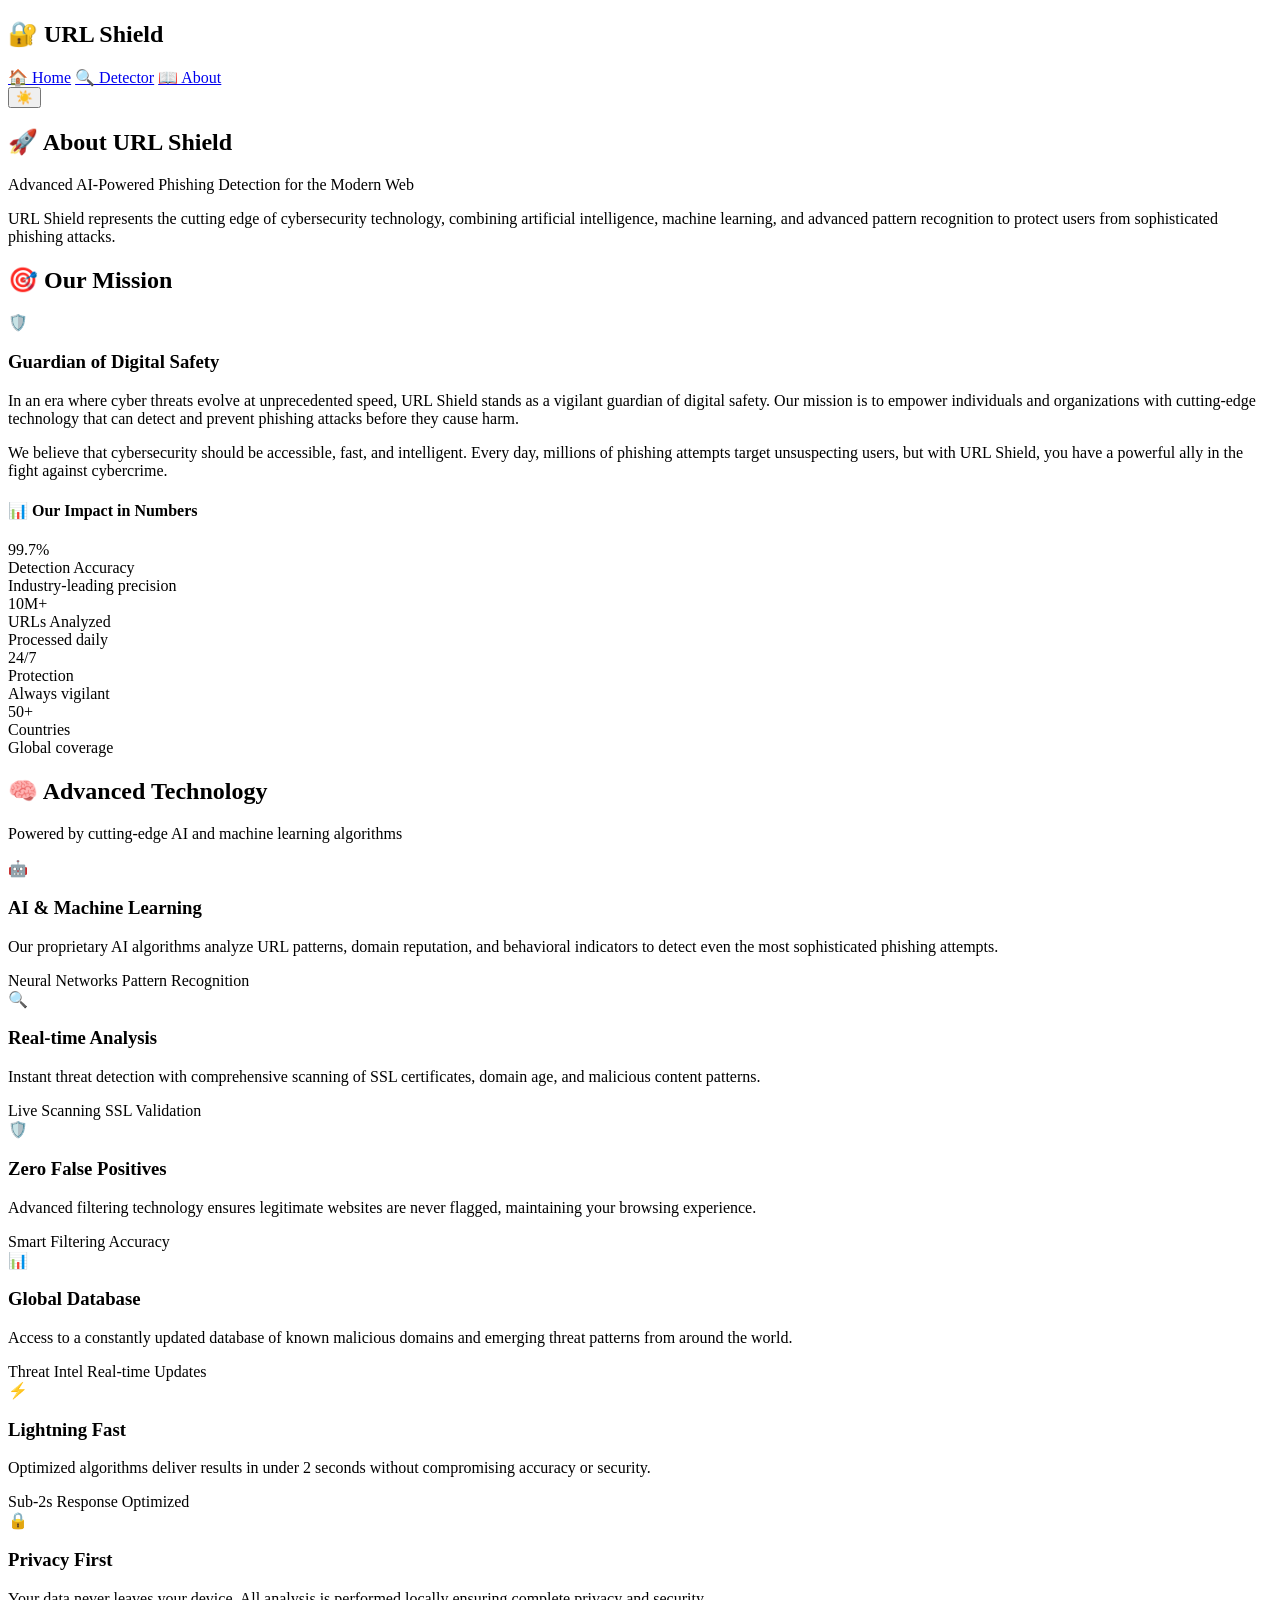
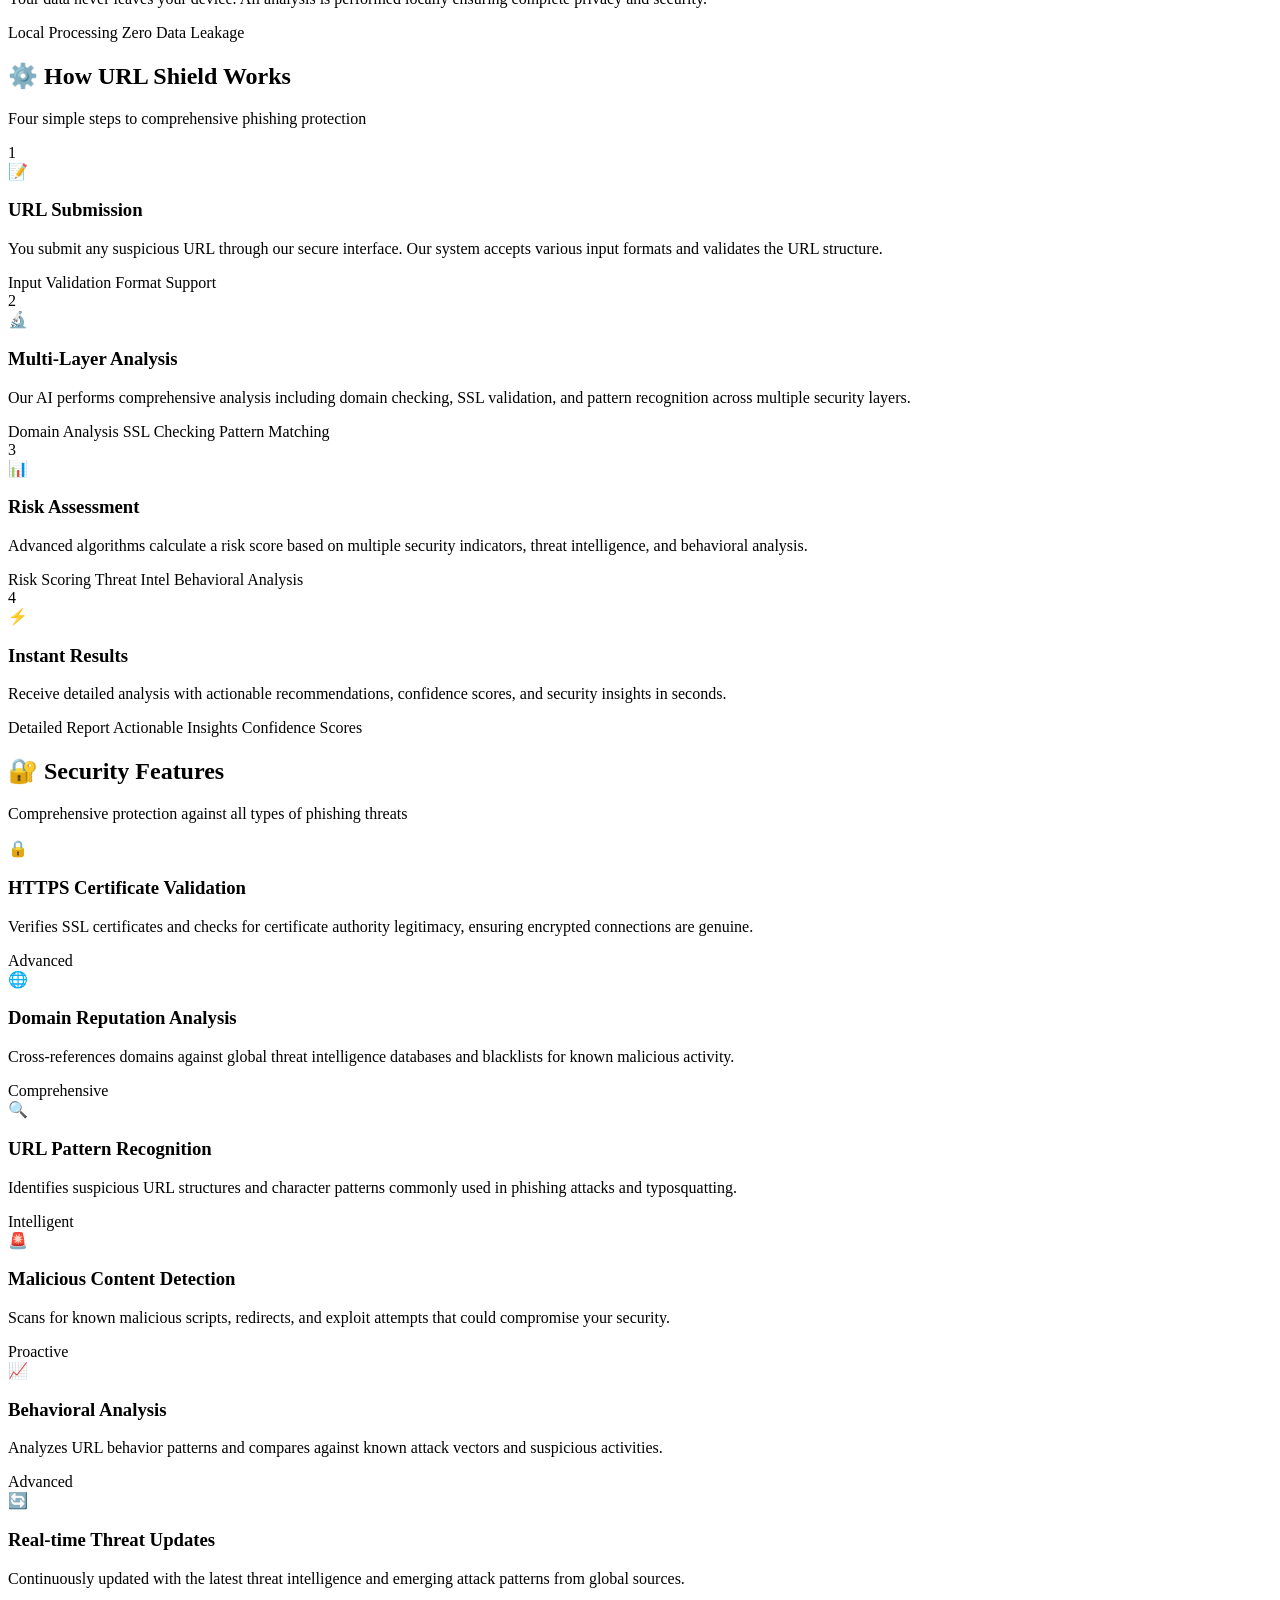
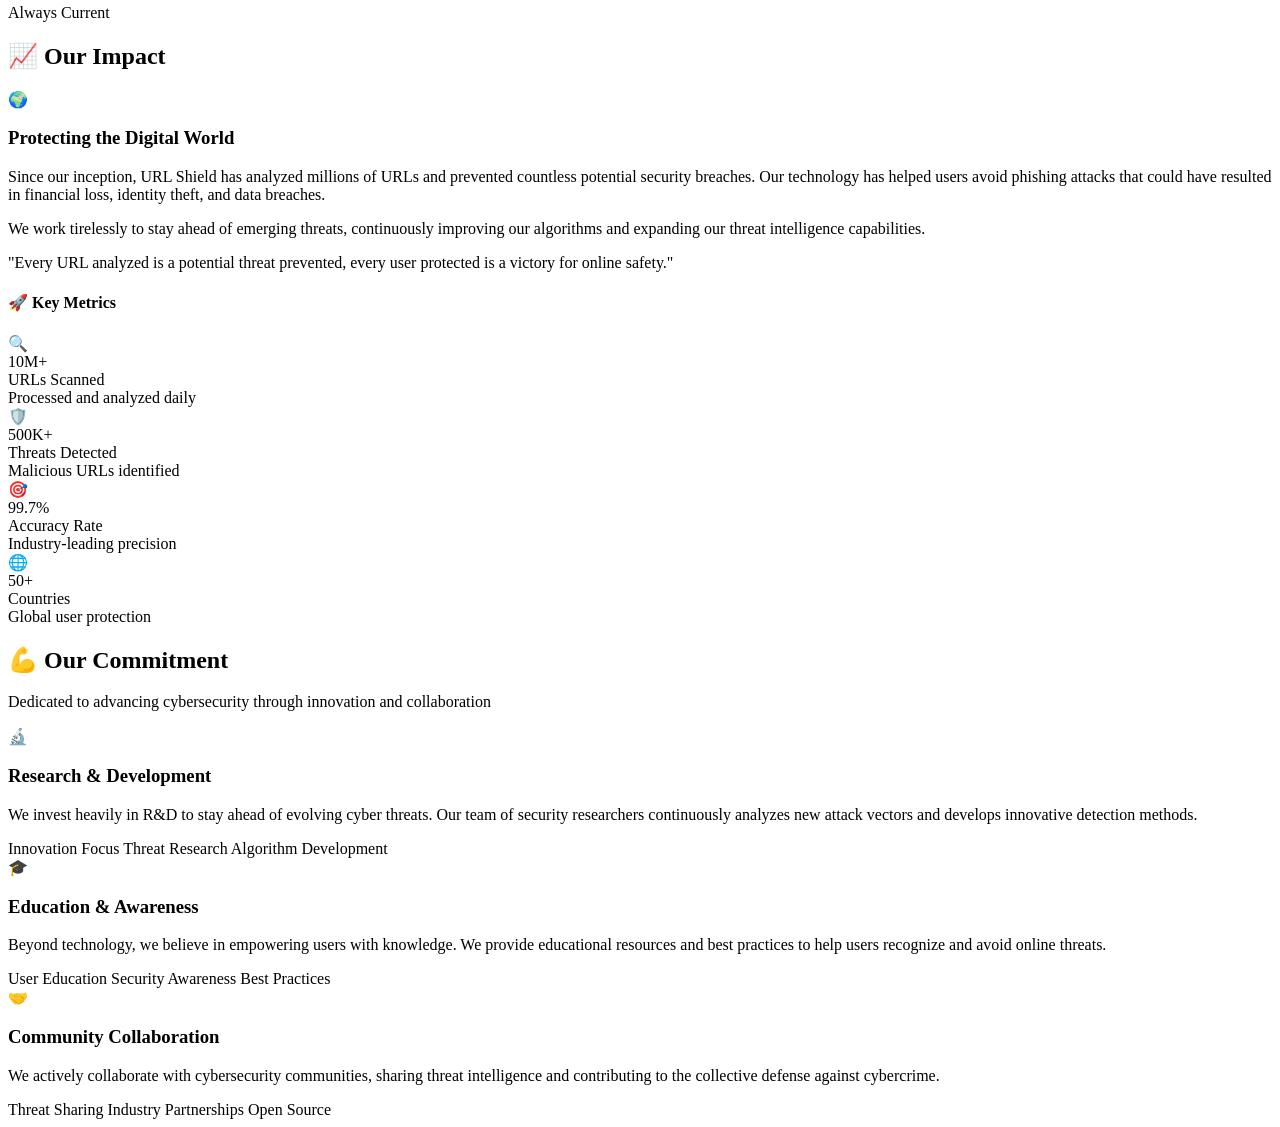
==== templates/about.html @ d9b93e46 "first commit" ====
<!DOCTYPE html>
<html>
<head>
    <title>About URL Shield - Advanced Phishing Detection</title>
    <link rel="stylesheet" href="{{ url_for('static', filename='style.css') }}">
    <meta name="description" content="Learn about URL Shield, our advanced AI-powered phishing detection system. Discover our mission, technology, and commitment to online security.">
</head>

<body>

<div class="navbar">
    <h2>🔐 URL Shield</h2>
    <div class="nav-links">
        <a href="/">🏠 Home</a>
        <a href="/tool">🔍 Detector</a>
        <a href="/about" class="active">📖 About</a>
    </div>
    <button id="themeToggle" class="theme-toggle" aria-label="Toggle theme">🌙</button>
</div>

<section class="about-hero">
    <div class="hero-content">
        <h1>🚀 About URL Shield</h1>
        <p class="hero-subtitle">Advanced AI-Powered Phishing Detection for the Modern Web</p>
        <p class="hero-description">
            URL Shield represents the cutting edge of cybersecurity technology, combining artificial intelligence,
            machine learning, and advanced pattern recognition to protect users from sophisticated phishing attacks.
        </p>
    </div>
</section>

<section class="mission-section">
    <div class="content-wrapper">
        <h2>🎯 Our Mission</h2>
        <div class="mission-cards">
            <div class="mission-main-card">
                <div class="mission-icon">🛡️</div>
                <h3>Guardian of Digital Safety</h3>
                <p>
                    In an era where cyber threats evolve at unprecedented speed, URL Shield stands as a vigilant
                    guardian of digital safety. Our mission is to empower individuals and organizations with
                    cutting-edge technology that can detect and prevent phishing attacks before they cause harm.
                </p>
                <p>
                    We believe that cybersecurity should be accessible, fast, and intelligent. Every day, millions
                    of phishing attempts target unsuspecting users, but with URL Shield, you have a powerful ally
                    in the fight against cybercrime.
                </p>
            </div>
            <div class="mission-stats-card">
                <h4>📊 Our Impact in Numbers</h4>
                <div class="stats-grid">
                    <div class="stat-card">
                        <div class="stat-number">99.7%</div>
                        <div class="stat-label">Detection Accuracy</div>
                        <div class="stat-description">Industry-leading precision</div>
                    </div>
                    <div class="stat-card">
                        <div class="stat-number">10M+</div>
                        <div class="stat-label">URLs Analyzed</div>
                        <div class="stat-description">Processed daily</div>
                    </div>
                    <div class="stat-card">
                        <div class="stat-number">24/7</div>
                        <div class="stat-label">Protection</div>
                        <div class="stat-description">Always vigilant</div>
                    </div>
                    <div class="stat-card">
                        <div class="stat-number">50+</div>
                        <div class="stat-label">Countries</div>
                        <div class="stat-description">Global coverage</div>
                    </div>
                </div>
            </div>
        </div>
    </div>
</section>

<section class="technology-section">
    <div class="content-wrapper">
        <h2>🧠 Advanced Technology</h2>
        <p class="section-description">Powered by cutting-edge AI and machine learning algorithms</p>
        <div class="tech-grid">
            <div class="tech-card">
                <div class="tech-icon">🤖</div>
                <h3>AI & Machine Learning</h3>
                <p>
                    Our proprietary AI algorithms analyze URL patterns, domain reputation, and behavioral
                    indicators to detect even the most sophisticated phishing attempts.
                </p>
                <div class="tech-features">
                    <span class="feature-tag">Neural Networks</span>
                    <span class="feature-tag">Pattern Recognition</span>
                </div>
            </div>
            <div class="tech-card">
                <div class="tech-icon">🔍</div>
                <h3>Real-time Analysis</h3>
                <p>
                    Instant threat detection with comprehensive scanning of SSL certificates,
                    domain age, and malicious content patterns.
                </p>
                <div class="tech-features">
                    <span class="feature-tag">Live Scanning</span>
                    <span class="feature-tag">SSL Validation</span>
                </div>
            </div>
            <div class="tech-card">
                <div class="tech-icon">🛡️</div>
                <h3>Zero False Positives</h3>
                <p>
                    Advanced filtering technology ensures legitimate websites are never flagged,
                    maintaining your browsing experience.
                </p>
                <div class="tech-features">
                    <span class="feature-tag">Smart Filtering</span>
                    <span class="feature-tag">Accuracy</span>
                </div>
            </div>
            <div class="tech-card">
                <div class="tech-icon">📊</div>
                <h3>Global Database</h3>
                <p>
                    Access to a constantly updated database of known malicious domains and
                    emerging threat patterns from around the world.
                </p>
                <div class="tech-features">
                    <span class="feature-tag">Threat Intel</span>
                    <span class="feature-tag">Real-time Updates</span>
                </div>
            </div>
            <div class="tech-card">
                <div class="tech-icon">⚡</div>
                <h3>Lightning Fast</h3>
                <p>
                    Optimized algorithms deliver results in under 2 seconds without
                    compromising accuracy or security.
                </p>
                <div class="tech-features">
                    <span class="feature-tag">Sub-2s Response</span>
                    <span class="feature-tag">Optimized</span>
                </div>
            </div>
            <div class="tech-card">
                <div class="tech-icon">🔒</div>
                <h3>Privacy First</h3>
                <p>
                    Your data never leaves your device. All analysis is performed locally
                    ensuring complete privacy and security.
                </p>
                <div class="tech-features">
                    <span class="feature-tag">Local Processing</span>
                    <span class="feature-tag">Zero Data Leakage</span>
                </div>
            </div>
        </div>
    </div>
</section>

<section class="how-it-works-section">
    <div class="content-wrapper">
        <h2>⚙️ How URL Shield Works</h2>
        <p class="section-description">Four simple steps to comprehensive phishing protection</p>
        <div class="process-cards">
            <div class="process-card">
                <div class="process-header">
                    <div class="step-number">1</div>
                    <div class="step-icon">📝</div>
                </div>
                <h3>URL Submission</h3>
                <p>You submit any suspicious URL through our secure interface. Our system accepts various input formats and validates the URL structure.</p>
                <div class="process-details">
                    <span class="detail-tag">Input Validation</span>
                    <span class="detail-tag">Format Support</span>
                </div>
            </div>
            <div class="process-card">
                <div class="process-header">
                    <div class="step-number">2</div>
                    <div class="step-icon">🔬</div>
                </div>
                <h3>Multi-Layer Analysis</h3>
                <p>Our AI performs comprehensive analysis including domain checking, SSL validation, and pattern recognition across multiple security layers.</p>
                <div class="process-details">
                    <span class="detail-tag">Domain Analysis</span>
                    <span class="detail-tag">SSL Checking</span>
                    <span class="detail-tag">Pattern Matching</span>
                </div>
            </div>
            <div class="process-card">
                <div class="process-header">
                    <div class="step-number">3</div>
                    <div class="step-icon">📊</div>
                </div>
                <h3>Risk Assessment</h3>
                <p>Advanced algorithms calculate a risk score based on multiple security indicators, threat intelligence, and behavioral analysis.</p>
                <div class="process-details">
                    <span class="detail-tag">Risk Scoring</span>
                    <span class="detail-tag">Threat Intel</span>
                    <span class="detail-tag">Behavioral Analysis</span>
                </div>
            </div>
            <div class="process-card">
                <div class="process-header">
                    <div class="step-number">4</div>
                    <div class="step-icon">⚡</div>
                </div>
                <h3>Instant Results</h3>
                <p>Receive detailed analysis with actionable recommendations, confidence scores, and security insights in seconds.</p>
                <div class="process-details">
                    <span class="detail-tag">Detailed Report</span>
                    <span class="detail-tag">Actionable Insights</span>
                    <span class="detail-tag">Confidence Scores</span>
                </div>
            </div>
        </div>
    </div>
</section>

<section class="security-section">
    <div class="content-wrapper">
        <h2>🔐 Security Features</h2>
        <p class="section-description">Comprehensive protection against all types of phishing threats</p>
        <div class="security-cards">
            <div class="security-card">
                <div class="security-icon">🔒</div>
                <h3>HTTPS Certificate Validation</h3>
                <p>Verifies SSL certificates and checks for certificate authority legitimacy, ensuring encrypted connections are genuine.</p>
                <div class="security-level">Advanced</div>
            </div>
            <div class="security-card">
                <div class="security-icon">🌐</div>
                <h3>Domain Reputation Analysis</h3>
                <p>Cross-references domains against global threat intelligence databases and blacklists for known malicious activity.</p>
                <div class="security-level">Comprehensive</div>
            </div>
            <div class="security-card">
                <div class="security-icon">🔍</div>
                <h3>URL Pattern Recognition</h3>
                <p>Identifies suspicious URL structures and character patterns commonly used in phishing attacks and typosquatting.</p>
                <div class="security-level">Intelligent</div>
            </div>
            <div class="security-card">
                <div class="security-icon">🚨</div>
                <h3>Malicious Content Detection</h3>
                <p>Scans for known malicious scripts, redirects, and exploit attempts that could compromise your security.</p>
                <div class="security-level">Proactive</div>
            </div>
            <div class="security-card">
                <div class="security-icon">📈</div>
                <h3>Behavioral Analysis</h3>
                <p>Analyzes URL behavior patterns and compares against known attack vectors and suspicious activities.</p>
                <div class="security-level">Advanced</div>
            </div>
            <div class="security-card">
                <div class="security-icon">🔄</div>
                <h3>Real-time Threat Updates</h3>
                <p>Continuously updated with the latest threat intelligence and emerging attack patterns from global sources.</p>
                <div class="security-level">Always Current</div>
            </div>
        </div>
    </div>
</section>

<section class="impact-section">
    <div class="content-wrapper">
        <h2>📈 Our Impact</h2>
        <div class="impact-cards">
            <div class="impact-story-card">
                <div class="impact-icon">🌍</div>
                <h3>Protecting the Digital World</h3>
                <p>
                    Since our inception, URL Shield has analyzed millions of URLs and prevented countless
                    potential security breaches. Our technology has helped users avoid phishing attacks
                    that could have resulted in financial loss, identity theft, and data breaches.
                </p>
                <p>
                    We work tirelessly to stay ahead of emerging threats, continuously improving our
                    algorithms and expanding our threat intelligence capabilities.
                </p>
                <div class="impact-quote">
                    "Every URL analyzed is a potential threat prevented, every user protected is a victory for online safety."
                </div>
            </div>
            <div class="impact-metrics-card">
                <h4>🚀 Key Metrics</h4>
                <div class="metrics-grid">
                    <div class="metric-card">
                        <div class="metric-icon">🔍</div>
                        <div class="metric-value">10M+</div>
                        <div class="metric-label">URLs Scanned</div>
                        <div class="metric-description">Processed and analyzed daily</div>
                    </div>
                    <div class="metric-card">
                        <div class="metric-icon">🛡️</div>
                        <div class="metric-value">500K+</div>
                        <div class="metric-label">Threats Detected</div>
                        <div class="metric-description">Malicious URLs identified</div>
                    </div>
                    <div class="metric-card">
                        <div class="metric-icon">🎯</div>
                        <div class="metric-value">99.7%</div>
                        <div class="metric-label">Accuracy Rate</div>
                        <div class="metric-description">Industry-leading precision</div>
                    </div>
                    <div class="metric-card">
                        <div class="metric-icon">🌐</div>
                        <div class="metric-value">50+</div>
                        <div class="metric-label">Countries</div>
                        <div class="metric-description">Global user protection</div>
                    </div>
                </div>
            </div>
        </div>
    </div>
</section>

<section class="commitment-section">
    <div class="content-wrapper">
        <h2>💪 Our Commitment</h2>
        <p class="section-description">Dedicated to advancing cybersecurity through innovation and collaboration</p>
        <div class="commitment-cards">
            <div class="commitment-card">
                <div class="commitment-header">
                    <div class="commitment-icon">🔬</div>
                    <h3>Research & Development</h3>
                </div>
                <p>
                    We invest heavily in R&D to stay ahead of evolving cyber threats.
                    Our team of security researchers continuously analyzes new attack vectors
                    and develops innovative detection methods.
                </p>
                <div class="commitment-highlights">
                    <span class="highlight-tag">Innovation Focus</span>
                    <span class="highlight-tag">Threat Research</span>
                    <span class="highlight-tag">Algorithm Development</span>
                </div>
            </div>
            <div class="commitment-card">
                <div class="commitment-header">
                    <div class="commitment-icon">🎓</div>
                    <h3>Education & Awareness</h3>
                </div>
                <p>
                    Beyond technology, we believe in empowering users with knowledge.
                    We provide educational resources and best practices to help users
                    recognize and avoid online threats.
                </p>
                <div class="commitment-highlights">
                    <span class="highlight-tag">User Education</span>
                    <span class="highlight-tag">Security Awareness</span>
                    <span class="highlight-tag">Best Practices</span>
                </div>
            </div>
            <div class="commitment-card">
                <div class="commitment-header">
                    <div class="commitment-icon">🤝</div>
                    <h3>Community Collaboration</h3>
                </div>
                <p>
                    We actively collaborate with cybersecurity communities, sharing threat
                    intelligence and contributing to the collective defense against cybercrime.
                </p>
                <div class="commitment-highlights">
                    <span class="highlight-tag">Threat Sharing</span>
                    <span class="highlight-tag">Industry Partnerships</span>
                    <span class="highlight-tag">Open Source</span>
                </div>
            </div>
        </div>
    </div>
</section>

<script>
(function() {
    const themeToggle = document.getElementById('themeToggle');
    const currentTheme = localStorage.getItem('theme') || 'dark';

    function applyTheme(theme) {
        document.body.classList.toggle('theme-light', theme === 'light');
        document.body.classList.toggle('theme-dark', theme === 'dark');
        themeToggle.textContent = theme === 'light' ? '🌙' : '☀️';
        localStorage.setItem('theme', theme);
    }

    if (themeToggle) {
        applyTheme(currentTheme);
        themeToggle.addEventListener('click', function() {
            const nextTheme = document.body.classList.contains('theme-light') ? 'dark' : 'light';
            applyTheme(nextTheme);
        });
    }
})();
</script>

</body>
</html>
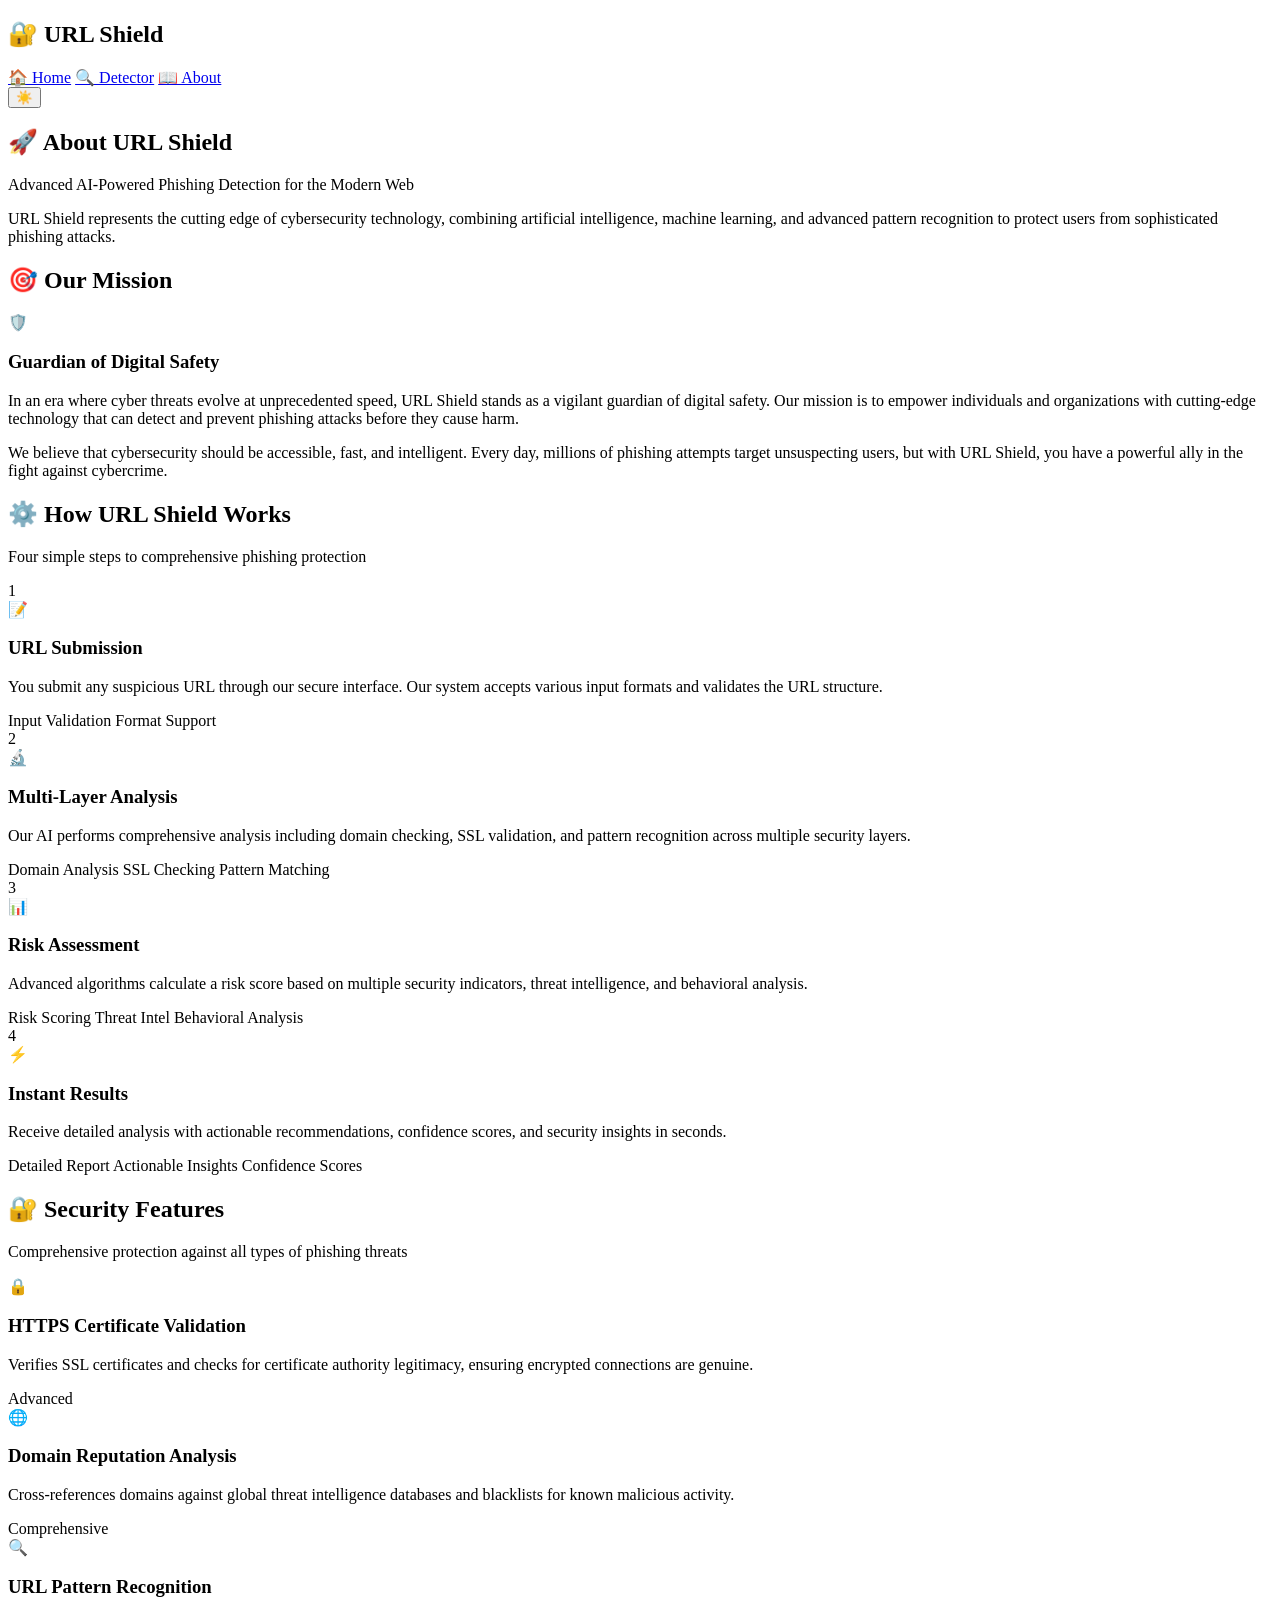
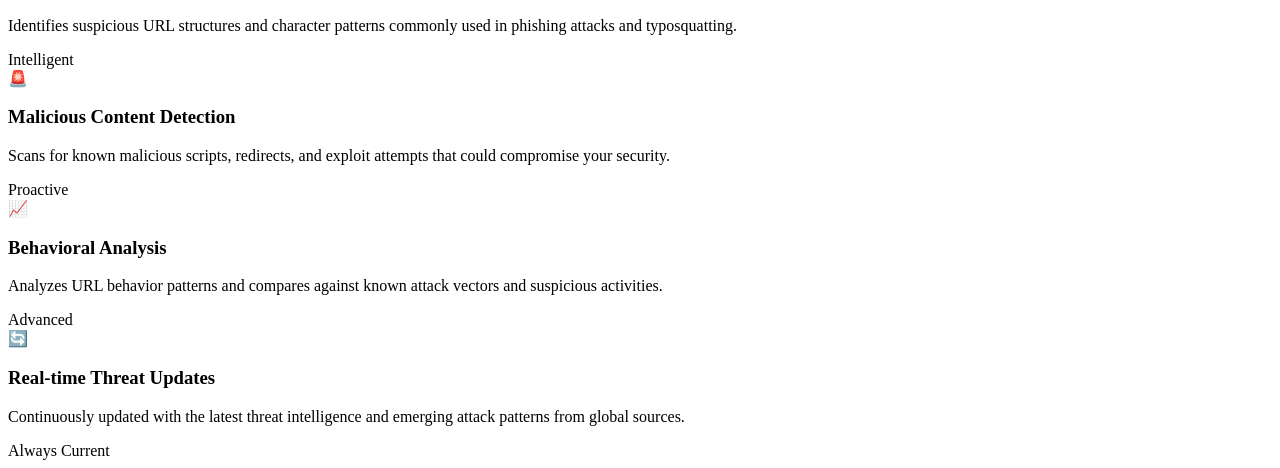
==== commit 9f36b14a: "new" ====
--- a/templates/about.html
+++ b/templates/about.html
@@ -46,112 +46,6 @@
                     of phishing attempts target unsuspecting users, but with URL Shield, you have a powerful ally
                     in the fight against cybercrime.
                 </p>
-            </div>
-            <div class="mission-stats-card">
-                <h4>📊 Our Impact in Numbers</h4>
-                <div class="stats-grid">
-                    <div class="stat-card">
-                        <div class="stat-number">99.7%</div>
-                        <div class="stat-label">Detection Accuracy</div>
-                        <div class="stat-description">Industry-leading precision</div>
-                    </div>
-                    <div class="stat-card">
-                        <div class="stat-number">10M+</div>
-                        <div class="stat-label">URLs Analyzed</div>
-                        <div class="stat-description">Processed daily</div>
-                    </div>
-                    <div class="stat-card">
-                        <div class="stat-number">24/7</div>
-                        <div class="stat-label">Protection</div>
-                        <div class="stat-description">Always vigilant</div>
-                    </div>
-                    <div class="stat-card">
-                        <div class="stat-number">50+</div>
-                        <div class="stat-label">Countries</div>
-                        <div class="stat-description">Global coverage</div>
-                    </div>
-                </div>
-            </div>
-        </div>
-    </div>
-</section>
-
-<section class="technology-section">
-    <div class="content-wrapper">
-        <h2>🧠 Advanced Technology</h2>
-        <p class="section-description">Powered by cutting-edge AI and machine learning algorithms</p>
-        <div class="tech-grid">
-            <div class="tech-card">
-                <div class="tech-icon">🤖</div>
-                <h3>AI & Machine Learning</h3>
-                <p>
-                    Our proprietary AI algorithms analyze URL patterns, domain reputation, and behavioral
-                    indicators to detect even the most sophisticated phishing attempts.
-                </p>
-                <div class="tech-features">
-                    <span class="feature-tag">Neural Networks</span>
-                    <span class="feature-tag">Pattern Recognition</span>
-                </div>
-            </div>
-            <div class="tech-card">
-                <div class="tech-icon">🔍</div>
-                <h3>Real-time Analysis</h3>
-                <p>
-                    Instant threat detection with comprehensive scanning of SSL certificates,
-                    domain age, and malicious content patterns.
-                </p>
-                <div class="tech-features">
-                    <span class="feature-tag">Live Scanning</span>
-                    <span class="feature-tag">SSL Validation</span>
-                </div>
-            </div>
-            <div class="tech-card">
-                <div class="tech-icon">🛡️</div>
-                <h3>Zero False Positives</h3>
-                <p>
-                    Advanced filtering technology ensures legitimate websites are never flagged,
-                    maintaining your browsing experience.
-                </p>
-                <div class="tech-features">
-                    <span class="feature-tag">Smart Filtering</span>
-                    <span class="feature-tag">Accuracy</span>
-                </div>
-            </div>
-            <div class="tech-card">
-                <div class="tech-icon">📊</div>
-                <h3>Global Database</h3>
-                <p>
-                    Access to a constantly updated database of known malicious domains and
-                    emerging threat patterns from around the world.
-                </p>
-                <div class="tech-features">
-                    <span class="feature-tag">Threat Intel</span>
-                    <span class="feature-tag">Real-time Updates</span>
-                </div>
-            </div>
-            <div class="tech-card">
-                <div class="tech-icon">⚡</div>
-                <h3>Lightning Fast</h3>
-                <p>
-                    Optimized algorithms deliver results in under 2 seconds without
-                    compromising accuracy or security.
-                </p>
-                <div class="tech-features">
-                    <span class="feature-tag">Sub-2s Response</span>
-                    <span class="feature-tag">Optimized</span>
-                </div>
-            </div>
-            <div class="tech-card">
-                <div class="tech-icon">🔒</div>
-                <h3>Privacy First</h3>
-                <p>
-                    Your data never leaves your device. All analysis is performed locally
-                    ensuring complete privacy and security.
-                </p>
-                <div class="tech-features">
-                    <span class="feature-tag">Local Processing</span>
-                    <span class="feature-tag">Zero Data Leakage</span>
-                </div>
             </div>
         </div>
     </div>
@@ -261,116 +155,6 @@
         </div>
     </div>
 </section>
-
-<section class="impact-section">
-    <div class="content-wrapper">
-        <h2>📈 Our Impact</h2>
-        <div class="impact-cards">
-            <div class="impact-story-card">
-                <div class="impact-icon">🌍</div>
-                <h3>Protecting the Digital World</h3>
-                <p>
-                    Since our inception, URL Shield has analyzed millions of URLs and prevented countless
-                    potential security breaches. Our technology has helped users avoid phishing attacks
-                    that could have resulted in financial loss, identity theft, and data breaches.
-                </p>
-                <p>
-                    We work tirelessly to stay ahead of emerging threats, continuously improving our
-                    algorithms and expanding our threat intelligence capabilities.
-                </p>
-                <div class="impact-quote">
-                    "Every URL analyzed is a potential threat prevented, every user protected is a victory for online safety."
-                </div>
-            </div>
-            <div class="impact-metrics-card">
-                <h4>🚀 Key Metrics</h4>
-                <div class="metrics-grid">
-                    <div class="metric-card">
-                        <div class="metric-icon">🔍</div>
-                        <div class="metric-value">10M+</div>
-                        <div class="metric-label">URLs Scanned</div>
-                        <div class="metric-description">Processed and analyzed daily</div>
-                    </div>
-                    <div class="metric-card">
-                        <div class="metric-icon">🛡️</div>
-                        <div class="metric-value">500K+</div>
-                        <div class="metric-label">Threats Detected</div>
-                        <div class="metric-description">Malicious URLs identified</div>
-                    </div>
-                    <div class="metric-card">
-                        <div class="metric-icon">🎯</div>
-                        <div class="metric-value">99.7%</div>
-                        <div class="metric-label">Accuracy Rate</div>
-                        <div class="metric-description">Industry-leading precision</div>
-                    </div>
-                    <div class="metric-card">
-                        <div class="metric-icon">🌐</div>
-                        <div class="metric-value">50+</div>
-                        <div class="metric-label">Countries</div>
-                        <div class="metric-description">Global user protection</div>
-                    </div>
-                </div>
-            </div>
-        </div>
-    </div>
-</section>
-
-<section class="commitment-section">
-    <div class="content-wrapper">
-        <h2>💪 Our Commitment</h2>
-        <p class="section-description">Dedicated to advancing cybersecurity through innovation and collaboration</p>
-        <div class="commitment-cards">
-            <div class="commitment-card">
-                <div class="commitment-header">
-                    <div class="commitment-icon">🔬</div>
-                    <h3>Research & Development</h3>
-                </div>
-                <p>
-                    We invest heavily in R&D to stay ahead of evolving cyber threats.
-                    Our team of security researchers continuously analyzes new attack vectors
-                    and develops innovative detection methods.
-                </p>
-                <div class="commitment-highlights">
-                    <span class="highlight-tag">Innovation Focus</span>
-                    <span class="highlight-tag">Threat Research</span>
-                    <span class="highlight-tag">Algorithm Development</span>
-                </div>
-            </div>
-            <div class="commitment-card">
-                <div class="commitment-header">
-                    <div class="commitment-icon">🎓</div>
-                    <h3>Education & Awareness</h3>
-                </div>
-                <p>
-                    Beyond technology, we believe in empowering users with knowledge.
-                    We provide educational resources and best practices to help users
-                    recognize and avoid online threats.
-                </p>
-                <div class="commitment-highlights">
-                    <span class="highlight-tag">User Education</span>
-                    <span class="highlight-tag">Security Awareness</span>
-                    <span class="highlight-tag">Best Practices</span>
-                </div>
-            </div>
-            <div class="commitment-card">
-                <div class="commitment-header">
-                    <div class="commitment-icon">🤝</div>
-                    <h3>Community Collaboration</h3>
-                </div>
-                <p>
-                    We actively collaborate with cybersecurity communities, sharing threat
-                    intelligence and contributing to the collective defense against cybercrime.
-                </p>
-                <div class="commitment-highlights">
-                    <span class="highlight-tag">Threat Sharing</span>
-                    <span class="highlight-tag">Industry Partnerships</span>
-                    <span class="highlight-tag">Open Source</span>
-                </div>
-            </div>
-        </div>
-    </div>
-</section>
-
 <script>
 (function() {
     const themeToggle = document.getElementById('themeToggle');
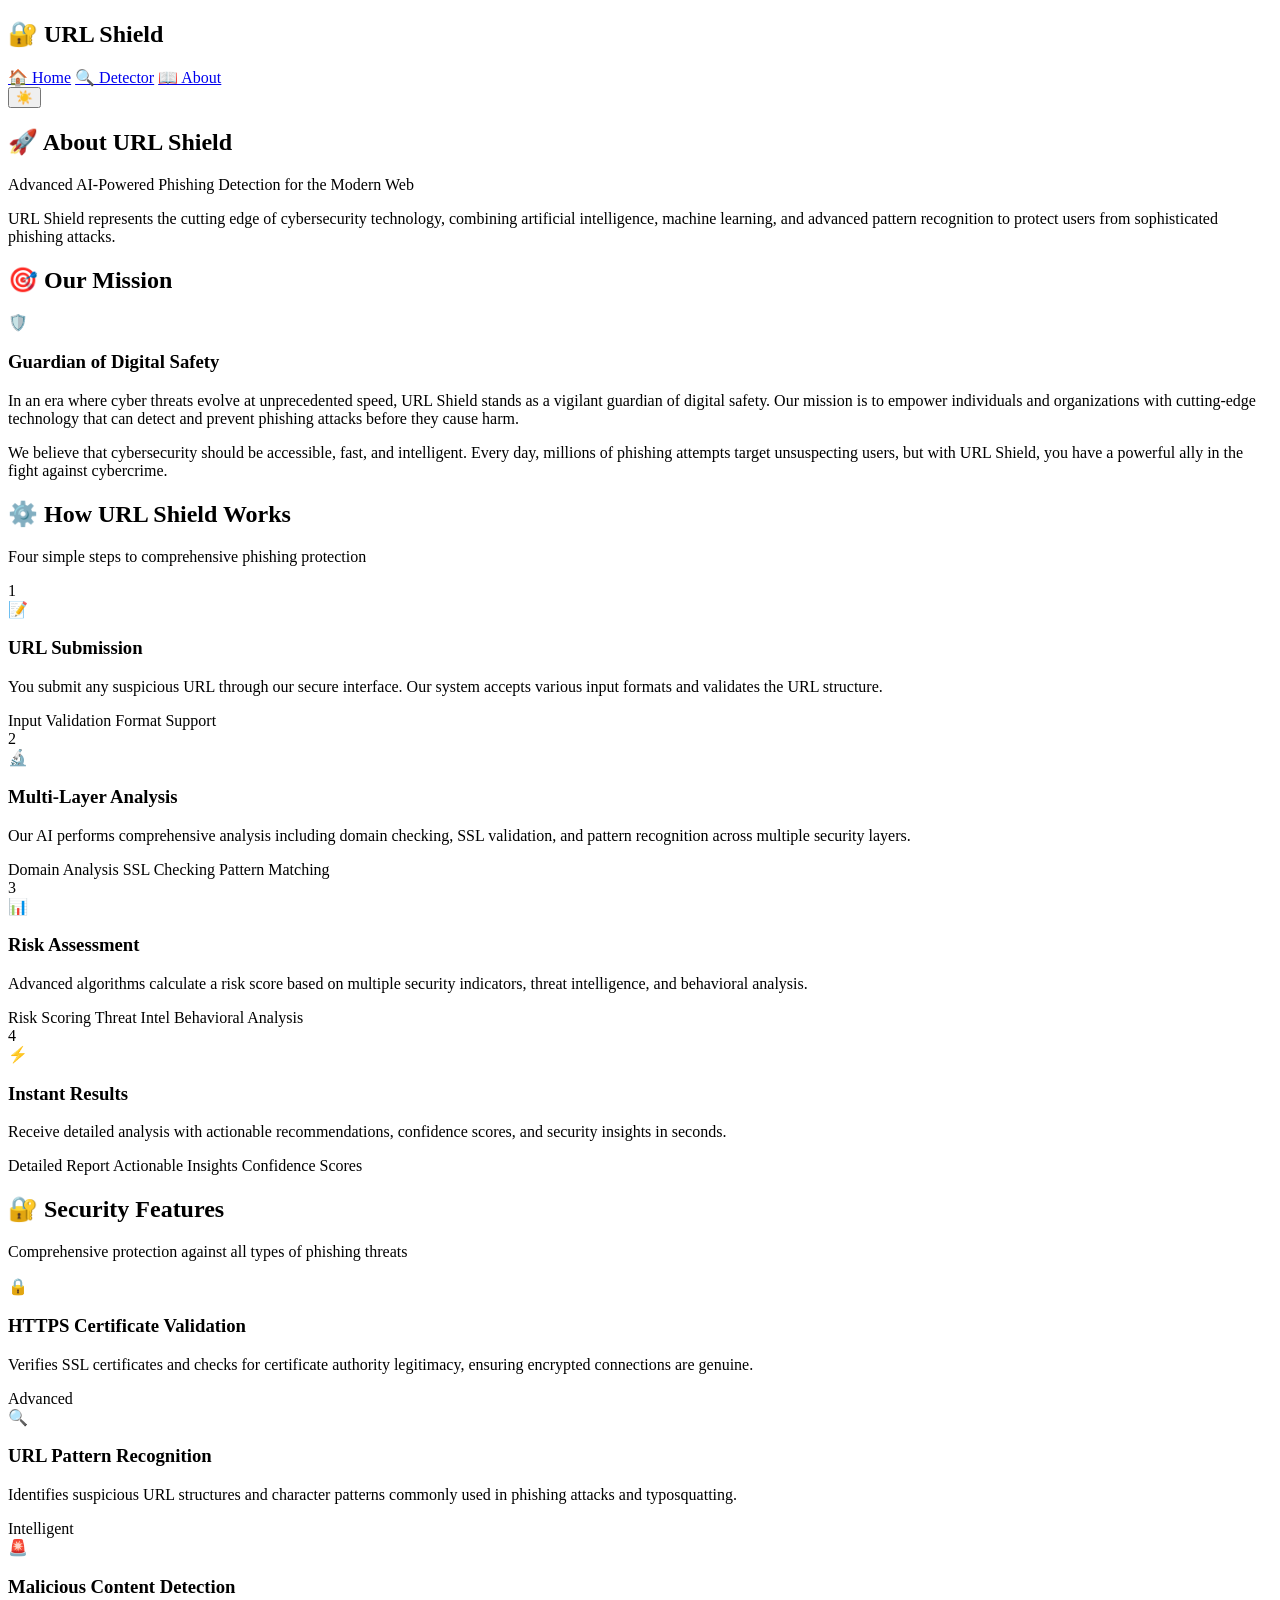
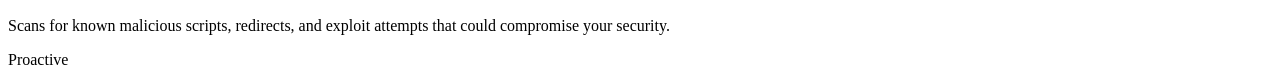
==== commit e4e0248e: "new" ====
--- a/templates/about.html
+++ b/templates/about.html
@@ -123,12 +123,6 @@
                 <div class="security-level">Advanced</div>
             </div>
             <div class="security-card">
-                <div class="security-icon">🌐</div>
-                <h3>Domain Reputation Analysis</h3>
-                <p>Cross-references domains against global threat intelligence databases and blacklists for known malicious activity.</p>
-                <div class="security-level">Comprehensive</div>
-            </div>
-            <div class="security-card">
                 <div class="security-icon">🔍</div>
                 <h3>URL Pattern Recognition</h3>
                 <p>Identifies suspicious URL structures and character patterns commonly used in phishing attacks and typosquatting.</p>
@@ -139,18 +133,6 @@
                 <h3>Malicious Content Detection</h3>
                 <p>Scans for known malicious scripts, redirects, and exploit attempts that could compromise your security.</p>
                 <div class="security-level">Proactive</div>
-            </div>
-            <div class="security-card">
-                <div class="security-icon">📈</div>
-                <h3>Behavioral Analysis</h3>
-                <p>Analyzes URL behavior patterns and compares against known attack vectors and suspicious activities.</p>
-                <div class="security-level">Advanced</div>
-            </div>
-            <div class="security-card">
-                <div class="security-icon">🔄</div>
-                <h3>Real-time Threat Updates</h3>
-                <p>Continuously updated with the latest threat intelligence and emerging attack patterns from global sources.</p>
-                <div class="security-level">Always Current</div>
             </div>
         </div>
     </div>
